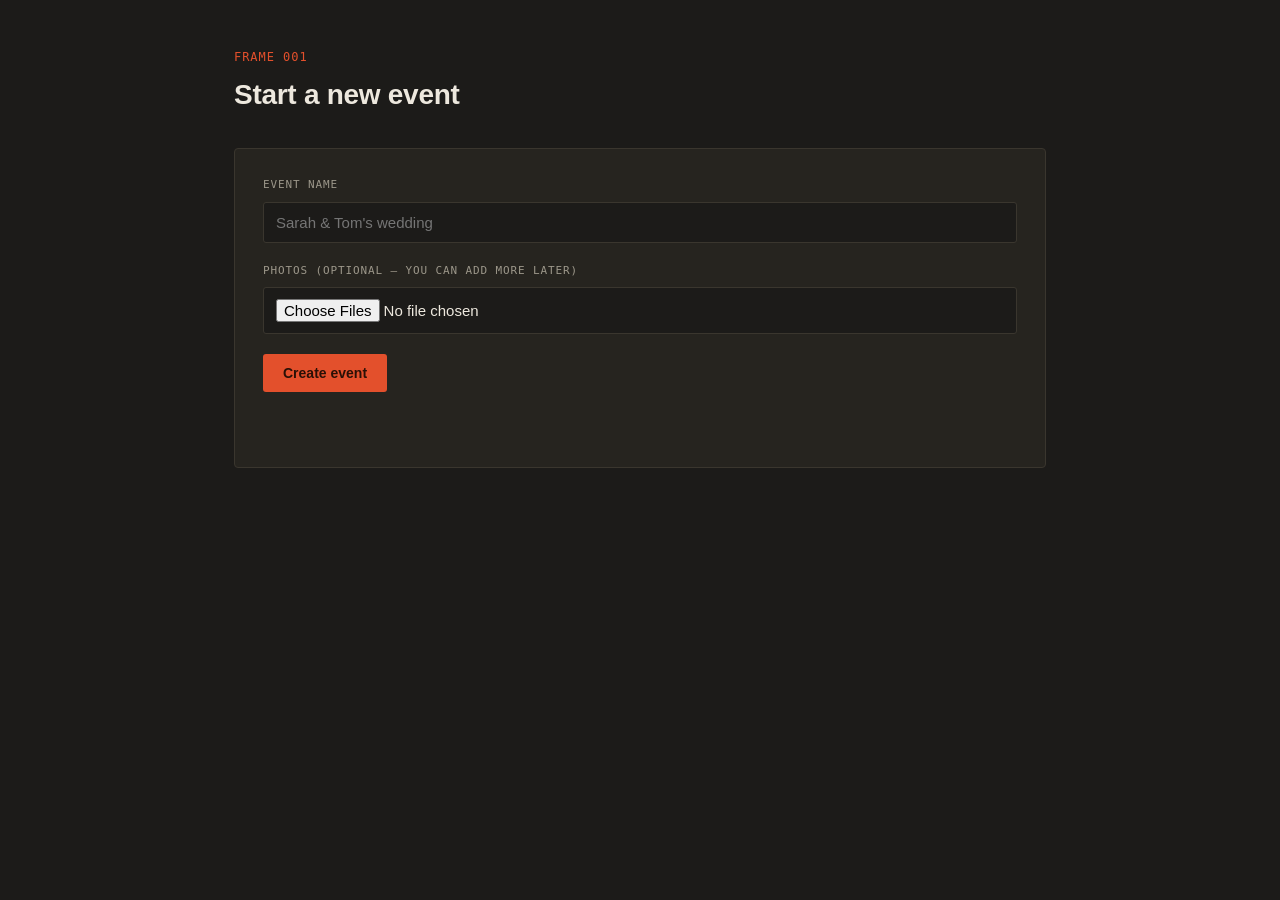
==== docs/index.html @ 50ec50ee "Changed public to docs for Github Pages soruce" ====
<!DOCTYPE html>
<html lang="en">
<head>
<meta charset="UTF-8">
<meta name="viewport" content="width=device-width, initial-scale=1.0">
<title>New event — contact sheet</title>
<link rel="stylesheet" href="style.css">
</head>
<body>
<div class="wrap">
  <p class="frame-count">frame 001</p>
  <h1>Start a new event</h1>

  <div class="card">
    <div class="field">
      <label for="event-name">Event name</label>
      <input type="text" id="event-name" placeholder="Sarah &amp; Tom's wedding">
    </div>
    <div class="field">
      <label for="event-files">Photos (optional — you can add more later)</label>
      <input type="file" id="event-files" multiple accept="image/*">
    </div>
    <button id="create-btn">Create event</button>
    <p class="status" id="status"></p>
    <div class="link-box" id="link-box" style="display:none;"></div>
  </div>
</div>

<script src="config.js"></script>
<script src="github.js"></script>
<script>
const createBtn = document.getElementById("create-btn");
const statusEl = document.getElementById("status");
const linkBox = document.getElementById("link-box");

createBtn.addEventListener("click", async () => {
  const name = document.getElementById("event-name").value.trim();
  const files = document.getElementById("event-files").files;

  if (!name) {
    statusEl.textContent = "Give the event a name first.";
    statusEl.className = "status error";
    return;
  }

  createBtn.disabled = true;
  statusEl.className = "status";
  statusEl.textContent = "Creating event…";

  try {
    const event = await createEvent(name);

    if (files.length) {
      let done = 0;
      for (const file of files) {
        statusEl.textContent = `Uploading photo ${++done} of ${files.length}…`;
        const result = await uploadPhoto(event.uploadUrlBase, file);
        if (result.error) throw new Error(result.error);
      }
    }

    const eventUrl = `${location.origin}${location.pathname.replace(/index\.html$/, "")}event.html?id=${event.id}`;
    statusEl.textContent = "Done.";
    linkBox.style.display = "block";
    linkBox.innerHTML = `Shareable link: <a href="${eventUrl}">${eventUrl}</a>`;
  } catch (err) {
    statusEl.textContent = `Something went wrong: ${err.message}`;
    statusEl.className = "status error";
  } finally {
    createBtn.disabled = false;
  }
});
</script>
</body>
</html>
---- docs/style.css ----
:root {
  --bg: #1c1b19;
  --surface: #26241f;
  --border: #3a362e;
  --text: #ede8de;
  --muted: #9c978a;
  --accent: #e3502c;
  --accent-text: #2a1006;
  --mono: ui-monospace, "SF Mono", "Cascadia Mono", Menlo, Consolas, monospace;
  --sans: -apple-system, BlinkMacSystemFont, "Segoe UI", Helvetica, Arial, sans-serif;
}

* { box-sizing: border-box; }

body {
  margin: 0;
  background: var(--bg);
  color: var(--text);
  font-family: var(--sans);
  line-height: 1.5;
}

.wrap {
  max-width: 860px;
  margin: 0 auto;
  padding: 48px 24px 80px;
}

.frame-count {
  font-family: var(--mono);
  font-size: 12px;
  letter-spacing: 0.08em;
  color: var(--accent);
  text-transform: uppercase;
  margin: 0 0 8px;
}

h1 {
  font-family: var(--sans);
  font-weight: 600;
  font-size: 28px;
  letter-spacing: -0.01em;
  margin: 0 0 32px;
}

.card {
  background: var(--surface);
  border: 1px solid var(--border);
  border-radius: 4px;
  padding: 28px;
}

label {
  display: block;
  font-family: var(--mono);
  font-size: 11px;
  letter-spacing: 0.08em;
  text-transform: uppercase;
  color: var(--muted);
  margin-bottom: 8px;
}

input[type="text"],
input[type="file"] {
  width: 100%;
  background: var(--bg);
  border: 1px solid var(--border);
  border-radius: 3px;
  color: var(--text);
  font-family: var(--sans);
  font-size: 15px;
  padding: 11px 12px;
}

input[type="text"]:focus,
input[type="file"]:focus,
button:focus-visible {
  outline: 2px solid var(--accent);
  outline-offset: 2px;
}

button {
  font-family: var(--sans);
  font-weight: 600;
  font-size: 14px;
  border: none;
  border-radius: 3px;
  padding: 11px 20px;
  cursor: pointer;
  background: var(--accent);
  color: var(--accent-text);
}

button:disabled {
  opacity: 0.5;
  cursor: not-allowed;
}

button.secondary {
  background: transparent;
  color: var(--text);
  border: 1px solid var(--border);
}

.field {
  margin-bottom: 20px;
}

.status {
  font-family: var(--mono);
  font-size: 13px;
  color: var(--muted);
  margin-top: 16px;
  min-height: 18px;
}

.status.error { color: var(--accent); }

.link-box {
  margin-top: 20px;
  padding: 14px 16px;
  background: var(--bg);
  border: 1px dashed var(--border);
  border-radius: 3px;
  font-family: var(--mono);
  font-size: 13px;
  word-break: break-all;
}

.link-box a { color: var(--accent); }

/* Contact sheet grid */
.toolbar {
  display: flex;
  align-items: center;
  justify-content: space-between;
  gap: 12px;
  margin-bottom: 20px;
  flex-wrap: wrap;
}

.sheet {
  display: grid;
  grid-template-columns: repeat(auto-fill, minmax(160px, 1fr));
  gap: 2px;
  background: var(--border);
  border: 1px solid var(--border);
}

.frame {
  position: relative;
  background: var(--surface);
  aspect-ratio: 1;
  cursor: pointer;
}

.frame img {
  width: 100%;
  height: 100%;
  object-fit: cover;
  display: block;
}

.frame .num {
  position: absolute;
  top: 6px;
  left: 6px;
  font-family: var(--mono);
  font-size: 10px;
  color: var(--text);
  background: rgba(0, 0, 0, 0.6);
  padding: 2px 5px;
  border-radius: 2px;
}

.frame .check {
  position: absolute;
  top: 6px;
  right: 6px;
  width: 16px;
  height: 16px;
  border: 1.5px solid var(--text);
  border-radius: 2px;
  background: rgba(0, 0, 0, 0.4);
}

.frame.selected .check {
  background: var(--accent);
  border-color: var(--accent);
}

.frame.selected::after {
  content: "";
  position: absolute;
  inset: 0;
  border: 2px solid var(--accent);
}

.empty {
  font-family: var(--mono);
  font-size: 13px;
  color: var(--muted);
  padding: 40px 0;
  text-align: center;
}

.back {
  display: inline-block;
  font-family: var(--mono);
  font-size: 12px;
  color: var(--muted);
  text-decoration: none;
  margin-bottom: 24px;
}

.back:hover { color: var(--text); }
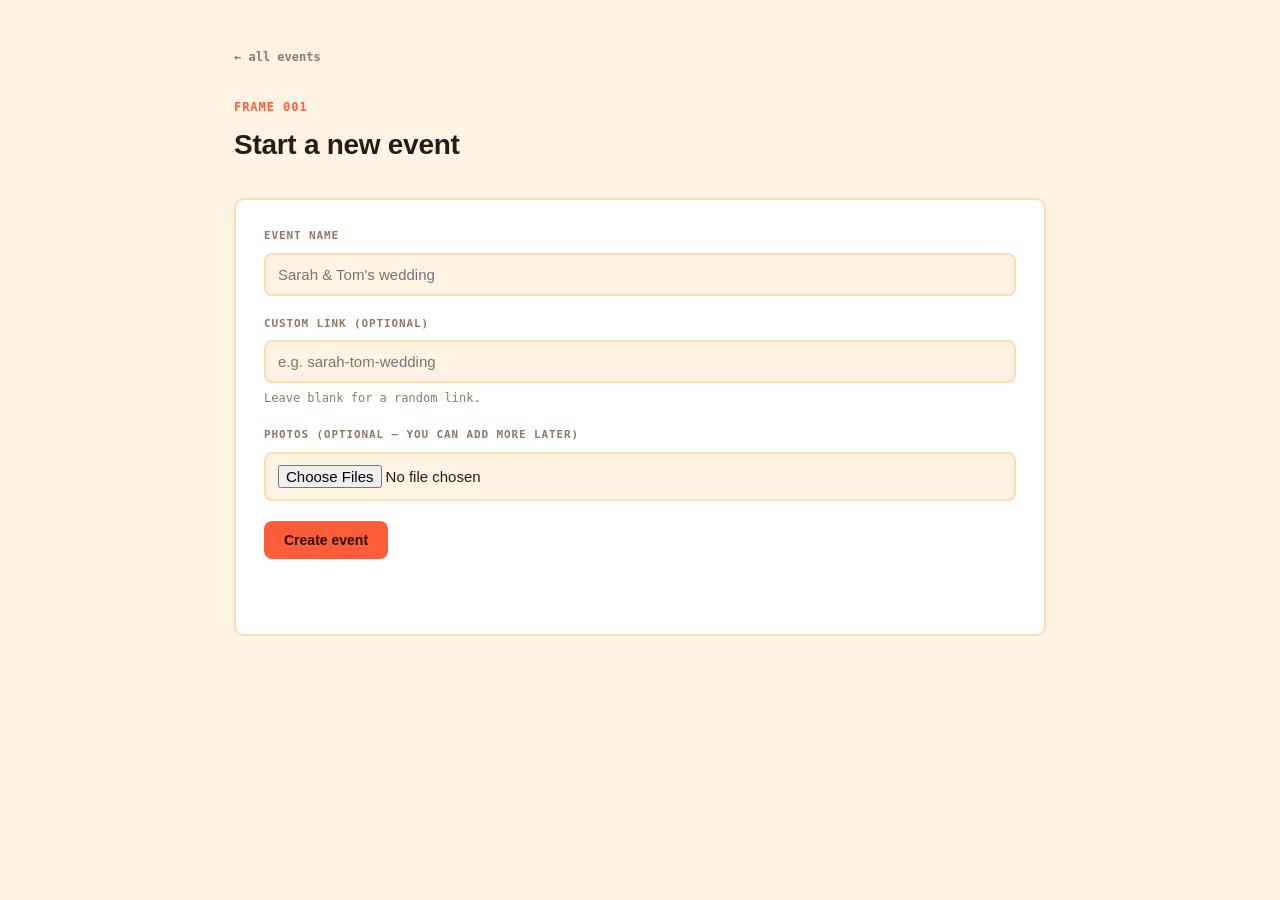
==== commit 7479d4fd: "Added more features" ====
--- a/docs/index.html
+++ b/docs/index.html
@@ -8,6 +8,9 @@
 </head>
 <body>
 <div class="wrap">
+  <div class="nav-links">
+    <a class="back" href="events.html">&larr; all events</a>
+  </div>
   <p class="frame-count">frame 001</p>
   <h1>Start a new event</h1>
 
@@ -17,12 +20,20 @@
       <input type="text" id="event-name" placeholder="Sarah &amp; Tom's wedding">
     </div>
     <div class="field">
+      <label for="event-slug">Custom link (optional)</label>
+      <input type="text" id="event-slug" placeholder="e.g. sarah-tom-wedding">
+      <p class="hint" id="slug-preview">Leave blank for a random link.</p>
+    </div>
+    <div class="field">
       <label for="event-files">Photos (optional — you can add more later)</label>
       <input type="file" id="event-files" multiple accept="image/*">
     </div>
     <button id="create-btn">Create event</button>
     <p class="status" id="status"></p>
-    <div class="link-box" id="link-box" style="display:none;"></div>
+    <div class="link-box" id="link-box" style="display:none;">
+      <span class="link-text" id="link-text"></span>
+      <button class="teal small" id="copy-btn">Copy link</button>
+    </div>
   </div>
 </div>
 
@@ -32,9 +43,27 @@
 const createBtn = document.getElementById("create-btn");
 const statusEl = document.getElementById("status");
 const linkBox = document.getElementById("link-box");
+const linkText = document.getElementById("link-text");
+const copyBtn = document.getElementById("copy-btn");
+const slugInput = document.getElementById("event-slug");
+const slugPreview = document.getElementById("slug-preview");
+
+function currentEventsBase() {
+  return `${location.origin}${location.pathname.replace(/index\.html$/, "")}`;
+}
+
+slugInput.addEventListener("input", () => {
+  const raw = slugInput.value.trim();
+  slugPreview.textContent = raw
+    ? `Link: ${currentEventsBase()}event.html?id=${raw.toLowerCase().replace(/[^a-z0-9]+/g, "-").replace(/(^-|-$)/g, "")}`
+    : "Leave blank for a random link.";
+});
+
+let lastEventUrl = "";
 
 createBtn.addEventListener("click", async () => {
   const name = document.getElementById("event-name").value.trim();
+  const customSlug = slugInput.value.trim();
   const files = document.getElementById("event-files").files;
 
   if (!name) {
@@ -48,21 +77,21 @@
   statusEl.textContent = "Creating event…";
 
   try {
-    const event = await createEvent(name);
+    const event = await createEvent(name, customSlug);
 
     if (files.length) {
       let done = 0;
       for (const file of files) {
         statusEl.textContent = `Uploading photo ${++done} of ${files.length}…`;
-        const result = await uploadPhoto(event.uploadUrlBase, file);
+        const result = await uploadPhoto(event.id, file);
         if (result.error) throw new Error(result.error);
       }
     }
 
-    const eventUrl = `${location.origin}${location.pathname.replace(/index\.html$/, "")}event.html?id=${event.id}`;
+    lastEventUrl = `${currentEventsBase()}event.html?id=${event.id}`;
     statusEl.textContent = "Done.";
-    linkBox.style.display = "block";
-    linkBox.innerHTML = `Shareable link: <a href="${eventUrl}">${eventUrl}</a>`;
+    linkBox.style.display = "flex";
+    linkText.innerHTML = `<a href="${lastEventUrl}">${lastEventUrl}</a>`;
   } catch (err) {
     statusEl.textContent = `Something went wrong: ${err.message}`;
     statusEl.className = "status error";
@@ -70,6 +99,12 @@
     createBtn.disabled = false;
   }
 });
+
+copyBtn.addEventListener("click", async () => {
+  const ok = await copyToClipboard(lastEventUrl);
+  copyBtn.textContent = ok ? "Copied!" : "Couldn't copy";
+  setTimeout(() => (copyBtn.textContent = "Copy link"), 1500);
+});
 </script>
 </body>
-</html>
+</html>
--- a/docs/style.css
+++ b/docs/style.css
@@ -1,11 +1,16 @@
 :root {
-  --bg: #1c1b19;
-  --surface: #26241f;
-  --border: #3a362e;
-  --text: #ede8de;
-  --muted: #9c978a;
-  --accent: #e3502c;
-  --accent-text: #2a1006;
+  --bg: #fff3e4;
+  --surface: #ffffff;
+  --border: #ffdcb0;
+  --text: #241d16;
+  --muted: #8c7a63;
+  --accent: #ff5d3a;
+  --accent-text: #2a0e04;
+  --accent2: #1fb6a6;
+  --accent2-text: #04231f;
+  --accent3: #ffc63d;
+  --danger: #e23e57;
+  --danger-text: #2c0a10;
   --mono: ui-monospace, "SF Mono", "Cascadia Mono", Menlo, Consolas, monospace;
   --sans: -apple-system, BlinkMacSystemFont, "Segoe UI", Helvetica, Arial, sans-serif;
 }
@@ -33,20 +38,31 @@
   color: var(--accent);
   text-transform: uppercase;
   margin: 0 0 8px;
+  font-weight: 700;
 }
 
 h1 {
   font-family: var(--sans);
-  font-weight: 600;
+  font-weight: 700;
   font-size: 28px;
   letter-spacing: -0.01em;
   margin: 0 0 32px;
 }
 
+.title-row {
+  display: flex;
+  align-items: flex-start;
+  justify-content: space-between;
+  gap: 16px;
+  flex-wrap: wrap;
+}
+
+.title-row h1 { margin-bottom: 8px; }
+
 .card {
   background: var(--surface);
-  border: 1px solid var(--border);
-  border-radius: 4px;
+  border: 2px solid var(--border);
+  border-radius: 10px;
   padding: 28px;
 }
 
@@ -58,14 +74,22 @@
   text-transform: uppercase;
   color: var(--muted);
   margin-bottom: 8px;
+  font-weight: 700;
+}
+
+.hint {
+  font-family: var(--mono);
+  font-size: 12px;
+  color: var(--muted);
+  margin: 6px 0 0;
 }
 
 input[type="text"],
 input[type="file"] {
   width: 100%;
   background: var(--bg);
-  border: 1px solid var(--border);
-  border-radius: 3px;
+  border: 2px solid var(--border);
+  border-radius: 8px;
   color: var(--text);
   font-family: var(--sans);
   font-size: 15px;
@@ -75,21 +99,25 @@
 input[type="text"]:focus,
 input[type="file"]:focus,
 button:focus-visible {
-  outline: 2px solid var(--accent);
+  outline: 2px solid var(--accent2);
   outline-offset: 2px;
 }
 
 button {
   font-family: var(--sans);
-  font-weight: 600;
+  font-weight: 700;
   font-size: 14px;
   border: none;
-  border-radius: 3px;
+  border-radius: 8px;
   padding: 11px 20px;
   cursor: pointer;
   background: var(--accent);
   color: var(--accent-text);
-}
+  transition: transform 0.08s ease, filter 0.15s ease;
+}
+
+button:hover:not(:disabled) { filter: brightness(1.06); }
+button:active:not(:disabled) { transform: translateY(1px); }
 
 button:disabled {
   opacity: 0.5;
@@ -99,7 +127,23 @@
 button.secondary {
   background: transparent;
   color: var(--text);
-  border: 1px solid var(--border);
+  border: 2px solid var(--border);
+}
+
+button.teal {
+  background: var(--accent2);
+  color: var(--accent2-text);
+}
+
+button.danger {
+  background: var(--danger);
+  color: var(--danger-text);
+}
+
+button.small {
+  padding: 7px 12px;
+  font-size: 12px;
+  border-radius: 6px;
 }
 
 .field {
@@ -114,20 +158,26 @@
   min-height: 18px;
 }
 
-.status.error { color: var(--accent); }
+.status.error { color: var(--danger); }
 
 .link-box {
   margin-top: 20px;
   padding: 14px 16px;
   background: var(--bg);
-  border: 1px dashed var(--border);
-  border-radius: 3px;
+  border: 2px dashed var(--accent3);
+  border-radius: 8px;
   font-family: var(--mono);
   font-size: 13px;
   word-break: break-all;
-}
-
-.link-box a { color: var(--accent); }
+  display: flex;
+  align-items: center;
+  justify-content: space-between;
+  gap: 12px;
+  flex-wrap: wrap;
+}
+
+.link-box a { color: var(--accent); font-weight: 700; }
+.link-box .link-text { flex: 1; min-width: 200px; }
 
 /* Contact sheet grid */
 .toolbar {
@@ -142,9 +192,11 @@
 .sheet {
   display: grid;
   grid-template-columns: repeat(auto-fill, minmax(160px, 1fr));
-  gap: 2px;
+  gap: 3px;
   background: var(--border);
-  border: 1px solid var(--border);
+  border: 2px solid var(--border);
+  border-radius: 10px;
+  overflow: hidden;
 }
 
 .frame {
@@ -167,33 +219,34 @@
   left: 6px;
   font-family: var(--mono);
   font-size: 10px;
-  color: var(--text);
-  background: rgba(0, 0, 0, 0.6);
+  font-weight: 700;
+  color: white;
+  background: rgba(36, 29, 22, 0.65);
   padding: 2px 5px;
-  border-radius: 2px;
+  border-radius: 4px;
 }
 
 .frame .check {
   position: absolute;
   top: 6px;
   right: 6px;
-  width: 16px;
-  height: 16px;
-  border: 1.5px solid var(--text);
-  border-radius: 2px;
-  background: rgba(0, 0, 0, 0.4);
+  width: 18px;
+  height: 18px;
+  border: 2px solid white;
+  border-radius: 5px;
+  background: rgba(36, 29, 22, 0.4);
 }
 
 .frame.selected .check {
-  background: var(--accent);
-  border-color: var(--accent);
+  background: var(--accent2);
+  border-color: var(--accent2);
 }
 
 .frame.selected::after {
   content: "";
   position: absolute;
   inset: 0;
-  border: 2px solid var(--accent);
+  border: 3px solid var(--accent2);
 }
 
 .empty {
@@ -211,6 +264,57 @@
   color: var(--muted);
   text-decoration: none;
   margin-bottom: 24px;
-}
-
-.back:hover { color: var(--text); }
+  font-weight: 700;
+}
+
+.back:hover { color: var(--accent); }
+
+/* Event list page */
+.event-rows {
+  display: flex;
+  flex-direction: column;
+  gap: 10px;
+}
+
+.event-row {
+  display: flex;
+  align-items: center;
+  justify-content: space-between;
+  gap: 16px;
+  background: var(--surface);
+  border: 2px solid var(--border);
+  border-radius: 10px;
+  padding: 16px 20px;
+  flex-wrap: wrap;
+}
+
+.event-row .info { min-width: 180px; }
+
+.event-row .info a {
+  color: var(--text);
+  font-weight: 700;
+  font-size: 16px;
+  text-decoration: none;
+}
+
+.event-row .info a:hover { color: var(--accent); }
+
+.event-row .info .slug {
+  display: block;
+  font-family: var(--mono);
+  font-size: 11px;
+  color: var(--muted);
+  margin-top: 2px;
+}
+
+.event-row .actions {
+  display: flex;
+  gap: 8px;
+  flex-wrap: wrap;
+}
+
+.nav-links {
+  display: flex;
+  gap: 16px;
+  margin-bottom: 8px;
+}
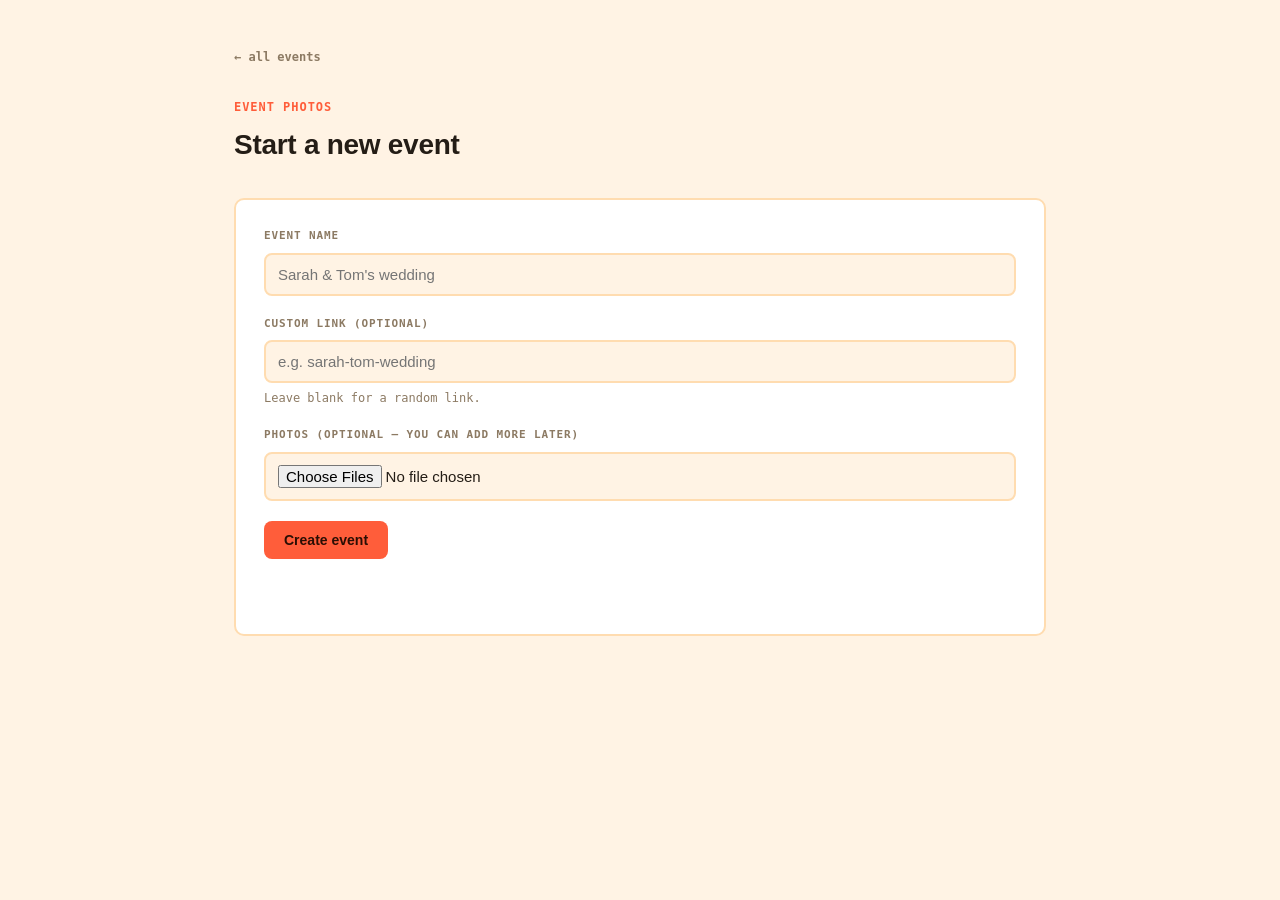
==== commit 5313c688: "minor changes" ====
--- a/docs/index.html
+++ b/docs/index.html
@@ -11,7 +11,7 @@
   <div class="nav-links">
     <a class="back" href="events.html">&larr; all events</a>
   </div>
-  <p class="frame-count">frame 001</p>
+  <p class="frame-count">Event Photos</p>
   <h1>Start a new event</h1>
 
   <div class="card">
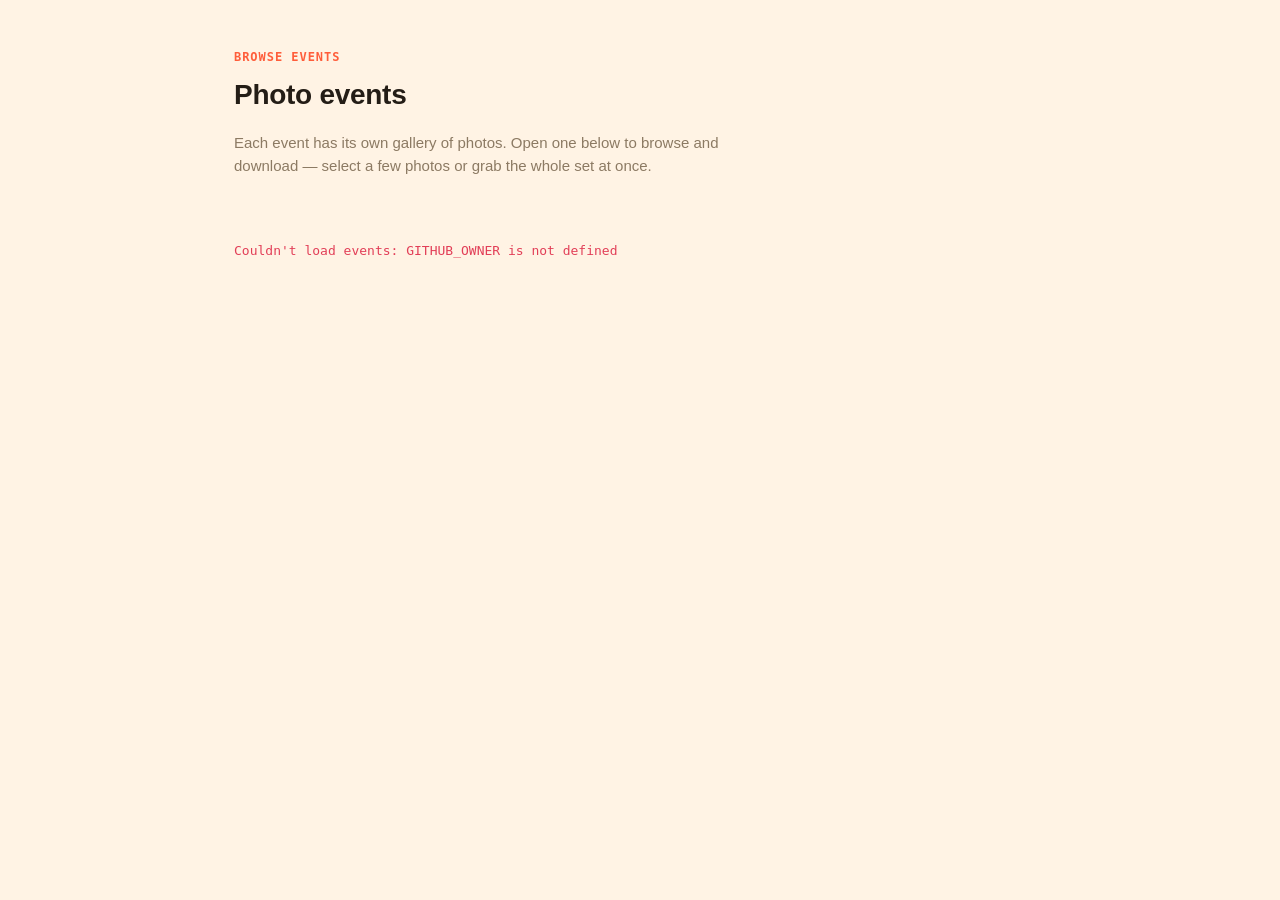
==== commit cde1e409: "Made improvements" ====
--- a/docs/index.html
+++ b/docs/index.html
@@ -3,108 +3,105 @@
 <head>
 <meta charset="UTF-8">
 <meta name="viewport" content="width=device-width, initial-scale=1.0">
-<title>New event — contact sheet</title>
+<title>Photo events</title>
 <link rel="stylesheet" href="style.css">
 </head>
 <body>
 <div class="wrap">
-  <div class="nav-links">
-    <a class="back" href="events.html">&larr; all events</a>
-  </div>
-  <p class="frame-count">Event Photos</p>
-  <h1>Start a new event</h1>
+  <p class="frame-count">browse events</p>
+  <h1>Photo events</h1>
+  <p class="intro">
+    Each event has its own gallery of photos. Open one below to browse and
+    download — select a few photos or grab the whole set at once.
+  </p>
 
-  <div class="card">
-    <div class="field">
-      <label for="event-name">Event name</label>
-      <input type="text" id="event-name" placeholder="Sarah &amp; Tom's wedding">
-    </div>
-    <div class="field">
-      <label for="event-slug">Custom link (optional)</label>
-      <input type="text" id="event-slug" placeholder="e.g. sarah-tom-wedding">
-      <p class="hint" id="slug-preview">Leave blank for a random link.</p>
-    </div>
-    <div class="field">
-      <label for="event-files">Photos (optional — you can add more later)</label>
-      <input type="file" id="event-files" multiple accept="image/*">
-    </div>
-    <button id="create-btn">Create event</button>
-    <p class="status" id="status"></p>
-    <div class="link-box" id="link-box" style="display:none;">
-      <span class="link-text" id="link-text"></span>
-      <button class="teal small" id="copy-btn">Copy link</button>
-    </div>
-  </div>
+  <div class="filter-row" id="filter-row"></div>
+
+  <div class="event-rows" id="rows"></div>
+  <p class="empty" id="empty" style="display:none;">No public events yet.</p>
+  <p class="status" id="status"></p>
 </div>
 
 <script src="config.js"></script>
 <script src="github.js"></script>
 <script>
-const createBtn = document.getElementById("create-btn");
+const rowsEl = document.getElementById("rows");
+const emptyEl = document.getElementById("empty");
 const statusEl = document.getElementById("status");
-const linkBox = document.getElementById("link-box");
-const linkText = document.getElementById("link-text");
-const copyBtn = document.getElementById("copy-btn");
-const slugInput = document.getElementById("event-slug");
-const slugPreview = document.getElementById("slug-preview");
+const filterRowEl = document.getElementById("filter-row");
 
-function currentEventsBase() {
-  return `${location.origin}${location.pathname.replace(/index\.html$/, "")}`;
+let publicEvents = [];
+let activeCategory = null;
+
+function renderRow(event) {
+  const row = document.createElement("div");
+  row.className = "event-row";
+  row.innerHTML = `
+    <div class="info">
+      <a href="event.html?id=${event.id}">${event.name}</a>
+      ${event.categories.length ? `<span class="slug">${event.categories.join(", ")}</span>` : ""}
+    </div>
+  `;
+  return row;
 }
 
-slugInput.addEventListener("input", () => {
-  const raw = slugInput.value.trim();
-  slugPreview.textContent = raw
-    ? `Link: ${currentEventsBase()}event.html?id=${raw.toLowerCase().replace(/[^a-z0-9]+/g, "-").replace(/(^-|-$)/g, "")}`
-    : "Leave blank for a random link.";
-});
-
-let lastEventUrl = "";
-
-createBtn.addEventListener("click", async () => {
-  const name = document.getElementById("event-name").value.trim();
-  const customSlug = slugInput.value.trim();
-  const files = document.getElementById("event-files").files;
-
-  if (!name) {
-    statusEl.textContent = "Give the event a name first.";
-    statusEl.className = "status error";
+function renderFilters() {
+  const categories = [...new Set(publicEvents.flatMap((e) => e.categories))].sort();
+  if (!categories.length) {
+    filterRowEl.style.display = "none";
     return;
   }
+  filterRowEl.style.display = "flex";
+  filterRowEl.innerHTML = "";
 
-  createBtn.disabled = true;
-  statusEl.className = "status";
-  statusEl.textContent = "Creating event…";
+  const allBtn = document.createElement("button");
+  allBtn.className = `filter-chip${activeCategory === null ? " selected" : ""}`;
+  allBtn.textContent = "All";
+  allBtn.addEventListener("click", () => {
+    activeCategory = null;
+    renderFilters();
+    renderList();
+  });
+  filterRowEl.appendChild(allBtn);
 
+  categories.forEach((cat) => {
+    const btn = document.createElement("button");
+    btn.className = `filter-chip${activeCategory === cat ? " selected" : ""}`;
+    btn.textContent = cat;
+    btn.addEventListener("click", () => {
+      activeCategory = cat;
+      renderFilters();
+      renderList();
+    });
+    filterRowEl.appendChild(btn);
+  });
+}
+
+function renderList() {
+  const shown = activeCategory
+    ? publicEvents.filter((e) => e.categories.includes(activeCategory))
+    : publicEvents;
+
+  rowsEl.innerHTML = "";
+  emptyEl.style.display = shown.length ? "none" : "block";
+  shown.forEach((event) => rowsEl.appendChild(renderRow(event)));
+}
+
+async function loadEvents() {
+  statusEl.textContent = "Loading events…";
   try {
-    const event = await createEvent(name, customSlug);
+    const events = await listEvents();
+    publicEvents = events.filter((e) => e.visibility !== "private");
+    statusEl.textContent = "";
+    renderFilters();
+    renderList();
+  } catch (err) {
+    statusEl.textContent = `Couldn't load events: ${err.message}`;
+    statusEl.className = "status error";
+  }
+}
 
-    if (files.length) {
-      let done = 0;
-      for (const file of files) {
-        statusEl.textContent = `Uploading photo ${++done} of ${files.length}…`;
-        const result = await uploadPhoto(event.id, file);
-        if (result.error) throw new Error(result.error);
-      }
-    }
-
-    lastEventUrl = `${currentEventsBase()}event.html?id=${event.id}`;
-    statusEl.textContent = "Done.";
-    linkBox.style.display = "flex";
-    linkText.innerHTML = `<a href="${lastEventUrl}">${lastEventUrl}</a>`;
-  } catch (err) {
-    statusEl.textContent = `Something went wrong: ${err.message}`;
-    statusEl.className = "status error";
-  } finally {
-    createBtn.disabled = false;
-  }
-});
-
-copyBtn.addEventListener("click", async () => {
-  const ok = await copyToClipboard(lastEventUrl);
-  copyBtn.textContent = ok ? "Copied!" : "Couldn't copy";
-  setTimeout(() => (copyBtn.textContent = "Copy link"), 1500);
-});
+loadEvents();
 </script>
 </body>
 </html>
--- a/docs/style.css
+++ b/docs/style.css
@@ -77,11 +77,77 @@
   font-weight: 700;
 }
 
-.hint {
-  font-family: var(--mono);
-  font-size: 12px;
-  color: var(--muted);
-  margin: 6px 0 0;
+.hint { font-family: var(--mono); font-size: 12px; color: var(--muted); margin: 6px 0 0; }
+.hint a { color: var(--accent2); font-weight: 700; text-decoration: none; }
+.hint a:hover { text-decoration: underline; }
+
+.visibility-toggle {
+  display: flex;
+  gap: 8px;
+}
+
+.vis-option {
+  flex: 1;
+  background: var(--bg);
+  color: var(--muted);
+  border: 2px solid var(--border);
+  font-weight: 700;
+}
+
+.vis-option.selected {
+  background: var(--accent2);
+  color: var(--accent2-text);
+  border-color: var(--accent2);
+}
+
+.add-btn {
+  display: flex;
+  align-items: center;
+  justify-content: center;
+  width: 44px;
+  height: 44px;
+  border-radius: 50%;
+  background: var(--accent);
+  color: var(--accent-text);
+  font-size: 24px;
+  font-weight: 700;
+  text-decoration: none;
+  line-height: 1;
+  flex-shrink: 0;
+  transition: transform 0.08s ease, filter 0.15s ease;
+}
+
+.add-btn:hover { filter: brightness(1.06); }
+.add-btn:active { transform: translateY(1px); }
+
+.intro {
+  font-size: 15px;
+  color: var(--muted);
+  max-width: 60ch;
+  margin: -16px 0 28px;
+}
+
+.filter-row {
+  display: flex;
+  flex-wrap: wrap;
+  gap: 8px;
+  margin-bottom: 20px;
+}
+
+.filter-chip {
+  background: var(--surface);
+  color: var(--muted);
+  border: 2px solid var(--border);
+  border-radius: 999px;
+  padding: 7px 16px;
+  font-size: 13px;
+  font-weight: 700;
+}
+
+.filter-chip.selected {
+  background: var(--accent3);
+  color: var(--accent-text);
+  border-color: var(--accent3);
 }
 
 input[type="text"],
@@ -249,6 +315,26 @@
   border: 3px solid var(--accent2);
 }
 
+.frame-delete {
+  position: absolute;
+  bottom: 6px;
+  right: 6px;
+  width: 22px;
+  height: 22px;
+  padding: 0;
+  border-radius: 50%;
+  background: var(--danger);
+  color: white;
+  border: none;
+  font-size: 16px;
+  line-height: 1;
+  display: flex;
+  align-items: center;
+  justify-content: center;
+}
+
+.frame-delete:hover:not(:disabled) { filter: brightness(1.1); }
+
 .empty {
   font-family: var(--mono);
   font-size: 13px;
